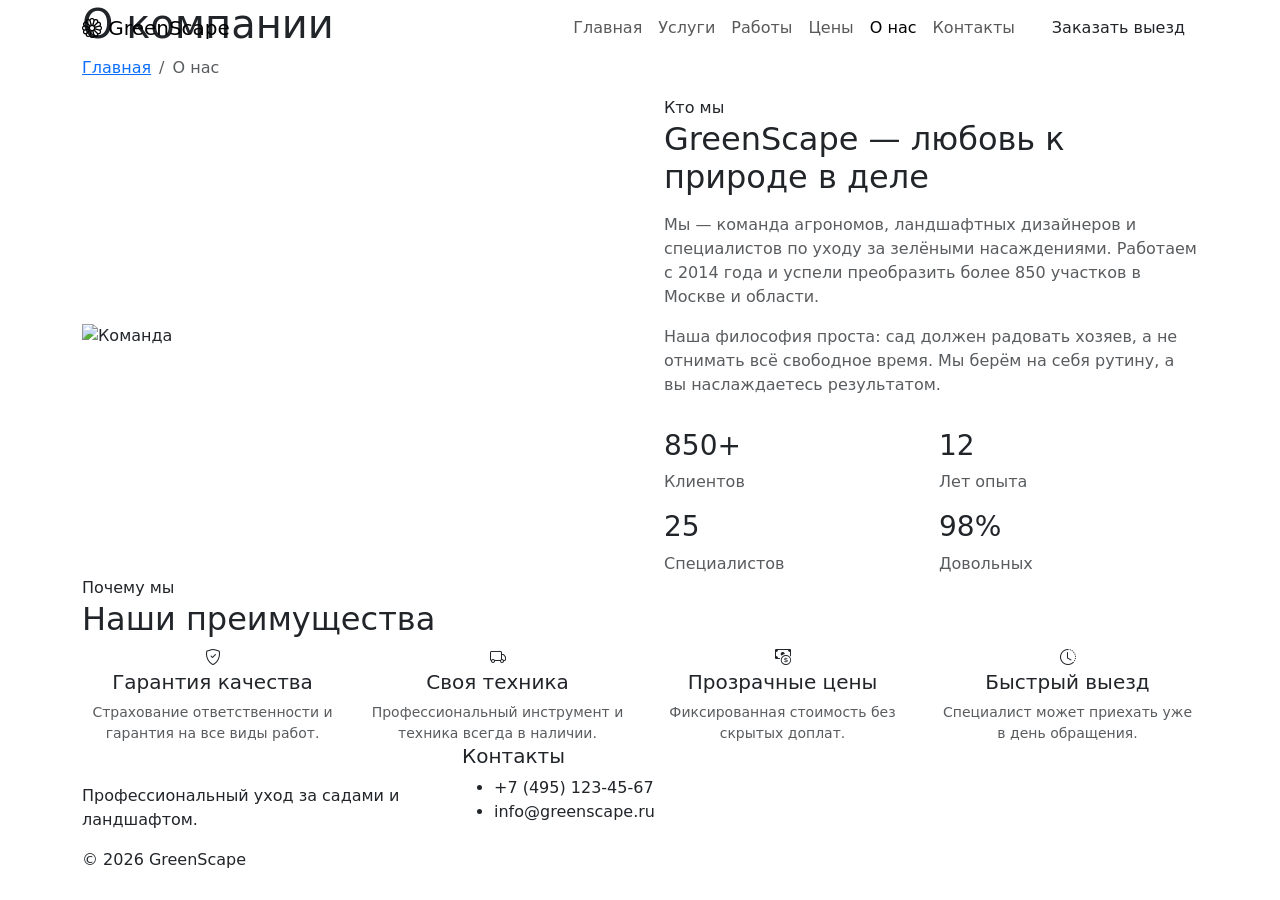
==== about.html @ d9d03e51 "Add files via upload" ====
<!DOCTYPE html>
<html lang="ru">
<head>
  <meta charset="UTF-8">
  <meta name="viewport" content="width=device-width, initial-scale=1.0">
  <title>О нас — GreenScape</title>
  <meta name="description" content="Команда профессионалов по уходу за садом и ландшафтом. Более 12 лет опыта.">
  <link href="https://cdn.jsdelivr.net/npm/bootstrap@5.3.3/dist/css/bootstrap.min.css" rel="stylesheet">
  <link href="https://cdn.jsdelivr.net/npm/bootstrap-icons@1.11.3/font/bootstrap-icons.min.css" rel="stylesheet">
  <link href="https://fonts.googleapis.com/css2?family=Inter:wght@400;500;600;700;800&display=swap" rel="stylesheet">
  <link rel="stylesheet" href="css/style.css">
</head>
<body>

  <nav class="navbar navbar-expand-lg fixed-top" id="mainNav">
    <div class="container">
      <a class="navbar-brand" href="index.html"><i class="bi bi-flower1"></i> GreenScape</a>
      <button class="navbar-toggler border-0" type="button" data-bs-toggle="collapse" data-bs-target="#navbarNav">
        <span class="navbar-toggler-icon"></span>
      </button>
      <div class="collapse navbar-collapse" id="navbarNav">
        <ul class="navbar-nav ms-auto align-items-lg-center">
          <li class="nav-item"><a class="nav-link" href="index.html">Главная</a></li>
          <li class="nav-item"><a class="nav-link" href="services.html">Услуги</a></li>
          <li class="nav-item"><a class="nav-link" href="portfolio.html">Работы</a></li>
          <li class="nav-item"><a class="nav-link" href="pricing.html">Цены</a></li>
          <li class="nav-item"><a class="nav-link active" href="about.html">О нас</a></li>
          <li class="nav-item"><a class="nav-link" href="contact.html">Контакты</a></li>
          <li class="nav-item ms-lg-3"><a class="btn btn-primary-custom" href="contact.html">Заказать выезд</a></li>
        </ul>
      </div>
    </div>
  </nav>

  <section class="page-header">
    <div class="container">
      <h1>О компании</h1>
      <nav aria-label="breadcrumb">
        <ol class="breadcrumb">
          <li class="breadcrumb-item"><a href="index.html">Главная</a></li>
          <li class="breadcrumb-item active">О нас</li>
        </ol>
      </nav>
    </div>
  </section>

  <section class="section">
    <div class="container">
      <div class="row align-items-center g-5">
        <div class="col-lg-6">
          <div class="about-img">
            <img src="https://images.unsplash.com/photo-1585320806297-9794b3e4eeae?w=800&q=80" alt="Команда">
          </div>
        </div>
        <div class="col-lg-6">
          <span class="subtitle text-primary-custom">Кто мы</span>
          <h2 class="mb-3">GreenScape — любовь к природе в деле</h2>
          <p class="text-muted">Мы — команда агрономов, ландшафтных дизайнеров и специалистов по уходу за зелёными насаждениями. Работаем с 2014 года и успели преобразить более 850 участков в Москве и области.</p>
          <p class="text-muted">Наша философия проста: сад должен радовать хозяев, а не отнимать всё свободное время. Мы берём на себя рутину, а вы наслаждаетесь результатом.</p>
          <div class="row g-3 mt-3">
            <div class="col-6">
              <h3 class="text-primary-custom">850+</h3>
              <span class="text-muted">Клиентов</span>
            </div>
            <div class="col-6">
              <h3 class="text-primary-custom">12</h3>
              <span class="text-muted">Лет опыта</span>
            </div>
            <div class="col-6">
              <h3 class="text-primary-custom">25</h3>
              <span class="text-muted">Специалистов</span>
            </div>
            <div class="col-6">
              <h3 class="text-primary-custom">98%</h3>
              <span class="text-muted">Довольных</span>
            </div>
          </div>
        </div>
      </div>
    </div>
  </section>

  <section class="section bg-light-green">
    <div class="container">
      <div class="section-header">
        <span class="subtitle">Почему мы</span>
        <h2>Наши преимущества</h2>
      </div>
      <div class="row g-4">
        <div class="col-md-6 col-lg-3">
          <div class="service-card text-center">
            <div class="icon-box mx-auto"><i class="bi bi-shield-check"></i></div>
            <h5>Гарантия качества</h5>
            <p class="mb-0 small text-muted">Страхование ответственности и гарантия на все виды работ.</p>
          </div>
        </div>
        <div class="col-md-6 col-lg-3">
          <div class="service-card text-center">
            <div class="icon-box mx-auto"><i class="bi bi-truck"></i></div>
            <h5>Своя техника</h5>
            <p class="mb-0 small text-muted">Профессиональный инструмент и техника всегда в наличии.</p>
          </div>
        </div>
        <div class="col-md-6 col-lg-3">
          <div class="service-card text-center">
            <div class="icon-box mx-auto"><i class="bi bi-cash-coin"></i></div>
            <h5>Прозрачные цены</h5>
            <p class="mb-0 small text-muted">Фиксированная стоимость без скрытых доплат.</p>
          </div>
        </div>
        <div class="col-md-6 col-lg-3">
          <div class="service-card text-center">
            <div class="icon-box mx-auto"><i class="bi bi-clock-history"></i></div>
            <h5>Быстрый выезд</h5>
            <p class="mb-0 small text-muted">Специалист может приехать уже в день обращения.</p>
          </div>
        </div>
      </div>
    </div>
  </section>

  <footer class="footer">
    <div class="container">
      <div class="row g-4">
        <div class="col-lg-4">
          <a class="navbar-brand text-white mb-3 d-inline-block" href="index.html"><i class="bi bi-flower1"></i> GreenScape</a>
          <p>Профессиональный уход за садами и ландшафтом.</p>
        </div>
        <div class="col-lg-3">
          <h5>Контакты</h5>
          <ul class="footer-links">
            <li>+7 (495) 123-45-67</li>
            <li>info@greenscape.ru</li>
          </ul>
        </div>
      </div>
      <div class="footer-bottom"><p class="mb-0">© 2026 GreenScape</p></div>
    </div>
  </footer>

  <script src="https://cdn.jsdelivr.net/npm/bootstrap@5.3.3/dist/js/bootstrap.bundle.min.js"></script>
  <script src="js/main.js"></script>
</body>
</html>
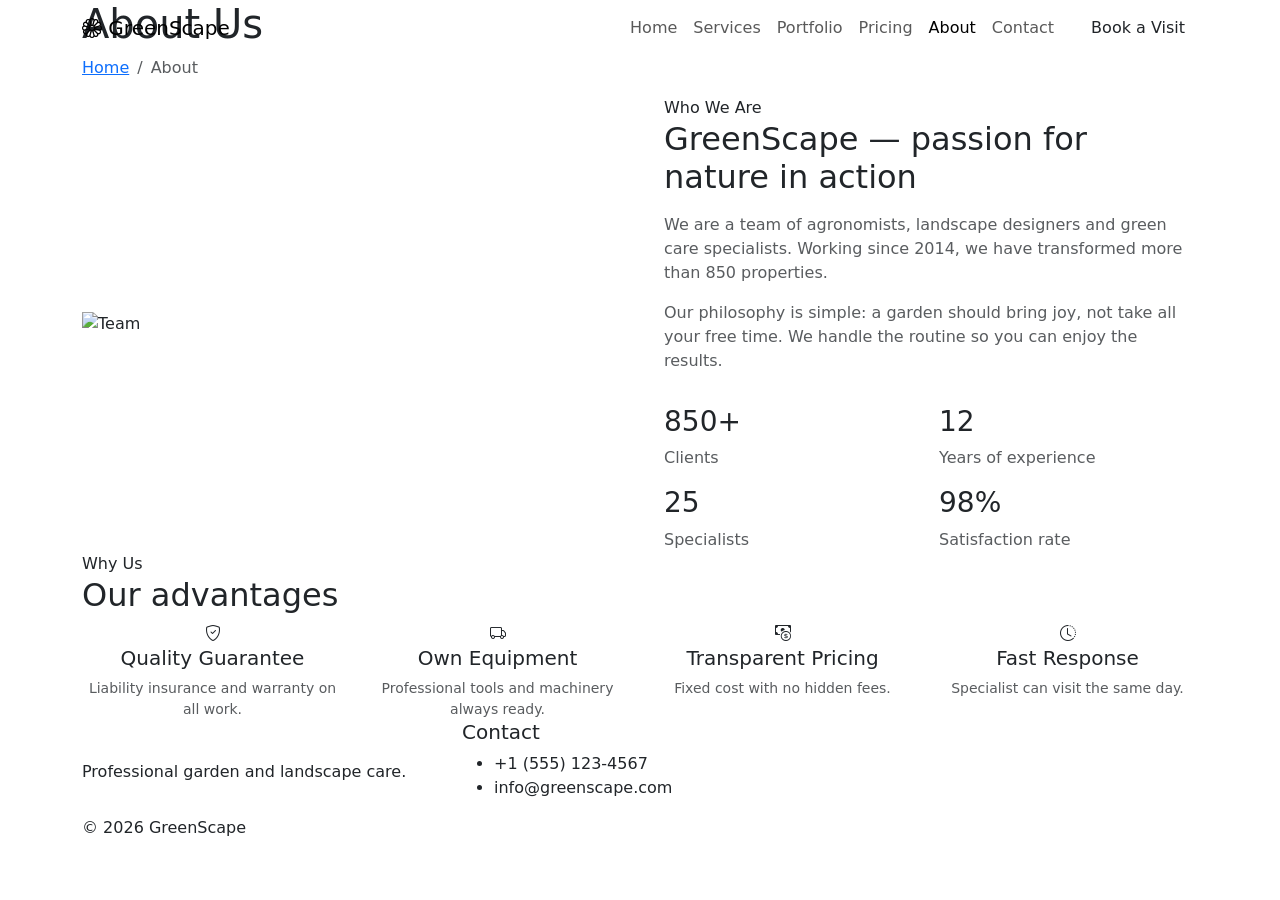
==== commit 08d97310: "Add files via upload" ====
--- a/about.html
+++ b/about.html
@@ -1,14 +1,14 @@
 <!DOCTYPE html>
-<html lang="ru">
+<html lang="en">
 <head>
   <meta charset="UTF-8">
   <meta name="viewport" content="width=device-width, initial-scale=1.0">
-  <title>О нас — GreenScape</title>
-  <meta name="description" content="Команда профессионалов по уходу за садом и ландшафтом. Более 12 лет опыта.">
+  <title>About Us — GreenScape</title>
+  <meta name="description" content="Professional garden care team with over 12 years of experience.">
   <link href="https://cdn.jsdelivr.net/npm/bootstrap@5.3.3/dist/css/bootstrap.min.css" rel="stylesheet">
   <link href="https://cdn.jsdelivr.net/npm/bootstrap-icons@1.11.3/font/bootstrap-icons.min.css" rel="stylesheet">
   <link href="https://fonts.googleapis.com/css2?family=Inter:wght@400;500;600;700;800&display=swap" rel="stylesheet">
-  <link rel="stylesheet" href="css/style.css">
+  <link rel="stylesheet" href="style.css">
 </head>
 <body>
 
@@ -20,13 +20,13 @@
       </button>
       <div class="collapse navbar-collapse" id="navbarNav">
         <ul class="navbar-nav ms-auto align-items-lg-center">
-          <li class="nav-item"><a class="nav-link" href="index.html">Главная</a></li>
-          <li class="nav-item"><a class="nav-link" href="services.html">Услуги</a></li>
-          <li class="nav-item"><a class="nav-link" href="portfolio.html">Работы</a></li>
-          <li class="nav-item"><a class="nav-link" href="pricing.html">Цены</a></li>
-          <li class="nav-item"><a class="nav-link active" href="about.html">О нас</a></li>
-          <li class="nav-item"><a class="nav-link" href="contact.html">Контакты</a></li>
-          <li class="nav-item ms-lg-3"><a class="btn btn-primary-custom" href="contact.html">Заказать выезд</a></li>
+          <li class="nav-item"><a class="nav-link" href="index.html">Home</a></li>
+          <li class="nav-item"><a class="nav-link" href="services.html">Services</a></li>
+          <li class="nav-item"><a class="nav-link" href="portfolio.html">Portfolio</a></li>
+          <li class="nav-item"><a class="nav-link" href="pricing.html">Pricing</a></li>
+          <li class="nav-item"><a class="nav-link active" href="about.html">About</a></li>
+          <li class="nav-item"><a class="nav-link" href="contact.html">Contact</a></li>
+          <li class="nav-item ms-lg-3"><a class="btn btn-primary-custom" href="contact.html">Book a Visit</a></li>
         </ul>
       </div>
     </div>
@@ -34,11 +34,11 @@
 
   <section class="page-header">
     <div class="container">
-      <h1>О компании</h1>
+      <h1>About Us</h1>
       <nav aria-label="breadcrumb">
         <ol class="breadcrumb">
-          <li class="breadcrumb-item"><a href="index.html">Главная</a></li>
-          <li class="breadcrumb-item active">О нас</li>
+          <li class="breadcrumb-item"><a href="index.html">Home</a></li>
+          <li class="breadcrumb-item active">About</li>
         </ol>
       </nav>
     </div>
@@ -49,30 +49,30 @@
       <div class="row align-items-center g-5">
         <div class="col-lg-6">
           <div class="about-img">
-            <img src="https://images.unsplash.com/photo-1585320806297-9794b3e4eeae?w=800&q=80" alt="Команда">
+            <img src="https://images.unsplash.com/photo-1585320806297-9794b3e4eeae?w=800&q=80" alt="Team">
           </div>
         </div>
         <div class="col-lg-6">
-          <span class="subtitle text-primary-custom">Кто мы</span>
-          <h2 class="mb-3">GreenScape — любовь к природе в деле</h2>
-          <p class="text-muted">Мы — команда агрономов, ландшафтных дизайнеров и специалистов по уходу за зелёными насаждениями. Работаем с 2014 года и успели преобразить более 850 участков в Москве и области.</p>
-          <p class="text-muted">Наша философия проста: сад должен радовать хозяев, а не отнимать всё свободное время. Мы берём на себя рутину, а вы наслаждаетесь результатом.</p>
+          <span class="subtitle text-primary-custom">Who We Are</span>
+          <h2 class="mb-3">GreenScape — passion for nature in action</h2>
+          <p class="text-muted">We are a team of agronomists, landscape designers and green care specialists. Working since 2014, we have transformed more than 850 properties.</p>
+          <p class="text-muted">Our philosophy is simple: a garden should bring joy, not take all your free time. We handle the routine so you can enjoy the results.</p>
           <div class="row g-3 mt-3">
             <div class="col-6">
               <h3 class="text-primary-custom">850+</h3>
-              <span class="text-muted">Клиентов</span>
+              <span class="text-muted">Clients</span>
             </div>
             <div class="col-6">
               <h3 class="text-primary-custom">12</h3>
-              <span class="text-muted">Лет опыта</span>
+              <span class="text-muted">Years of experience</span>
             </div>
             <div class="col-6">
               <h3 class="text-primary-custom">25</h3>
-              <span class="text-muted">Специалистов</span>
+              <span class="text-muted">Specialists</span>
             </div>
             <div class="col-6">
               <h3 class="text-primary-custom">98%</h3>
-              <span class="text-muted">Довольных</span>
+              <span class="text-muted">Satisfaction rate</span>
             </div>
           </div>
         </div>
@@ -83,36 +83,36 @@
   <section class="section bg-light-green">
     <div class="container">
       <div class="section-header">
-        <span class="subtitle">Почему мы</span>
-        <h2>Наши преимущества</h2>
+        <span class="subtitle">Why Us</span>
+        <h2>Our advantages</h2>
       </div>
       <div class="row g-4">
         <div class="col-md-6 col-lg-3">
           <div class="service-card text-center">
             <div class="icon-box mx-auto"><i class="bi bi-shield-check"></i></div>
-            <h5>Гарантия качества</h5>
-            <p class="mb-0 small text-muted">Страхование ответственности и гарантия на все виды работ.</p>
+            <h5>Quality Guarantee</h5>
+            <p class="mb-0 small text-muted">Liability insurance and warranty on all work.</p>
           </div>
         </div>
         <div class="col-md-6 col-lg-3">
           <div class="service-card text-center">
             <div class="icon-box mx-auto"><i class="bi bi-truck"></i></div>
-            <h5>Своя техника</h5>
-            <p class="mb-0 small text-muted">Профессиональный инструмент и техника всегда в наличии.</p>
+            <h5>Own Equipment</h5>
+            <p class="mb-0 small text-muted">Professional tools and machinery always ready.</p>
           </div>
         </div>
         <div class="col-md-6 col-lg-3">
           <div class="service-card text-center">
             <div class="icon-box mx-auto"><i class="bi bi-cash-coin"></i></div>
-            <h5>Прозрачные цены</h5>
-            <p class="mb-0 small text-muted">Фиксированная стоимость без скрытых доплат.</p>
+            <h5>Transparent Pricing</h5>
+            <p class="mb-0 small text-muted">Fixed cost with no hidden fees.</p>
           </div>
         </div>
         <div class="col-md-6 col-lg-3">
           <div class="service-card text-center">
             <div class="icon-box mx-auto"><i class="bi bi-clock-history"></i></div>
-            <h5>Быстрый выезд</h5>
-            <p class="mb-0 small text-muted">Специалист может приехать уже в день обращения.</p>
+            <h5>Fast Response</h5>
+            <p class="mb-0 small text-muted">Specialist can visit the same day.</p>
           </div>
         </div>
       </div>
@@ -124,13 +124,13 @@
       <div class="row g-4">
         <div class="col-lg-4">
           <a class="navbar-brand text-white mb-3 d-inline-block" href="index.html"><i class="bi bi-flower1"></i> GreenScape</a>
-          <p>Профессиональный уход за садами и ландшафтом.</p>
+          <p>Professional garden and landscape care.</p>
         </div>
         <div class="col-lg-3">
-          <h5>Контакты</h5>
+          <h5>Contact</h5>
           <ul class="footer-links">
-            <li>+7 (495) 123-45-67</li>
-            <li>info@greenscape.ru</li>
+            <li>+1 (555) 123-4567</li>
+            <li>info@greenscape.com</li>
           </ul>
         </div>
       </div>
@@ -139,6 +139,6 @@
   </footer>
 
   <script src="https://cdn.jsdelivr.net/npm/bootstrap@5.3.3/dist/js/bootstrap.bundle.min.js"></script>
-  <script src="js/main.js"></script>
+  <script src="main.js"></script>
 </body>
 </html>
